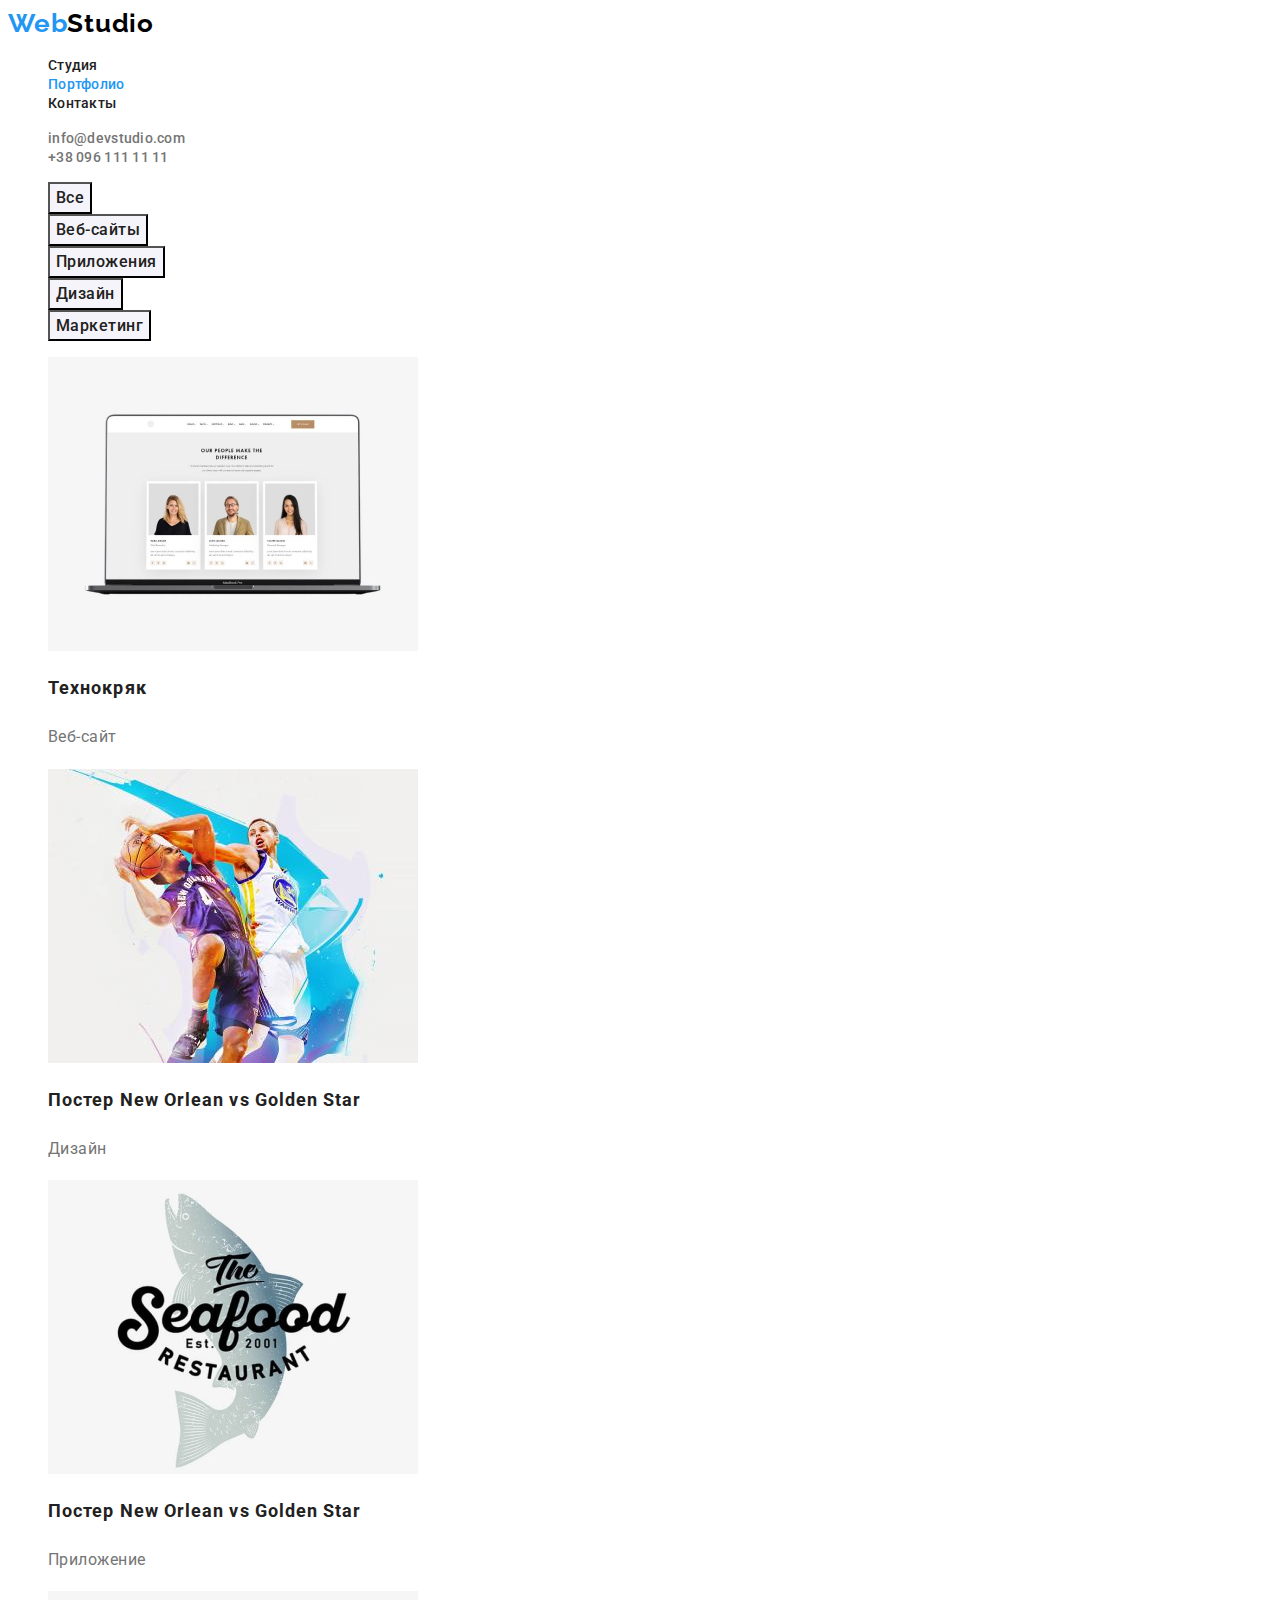
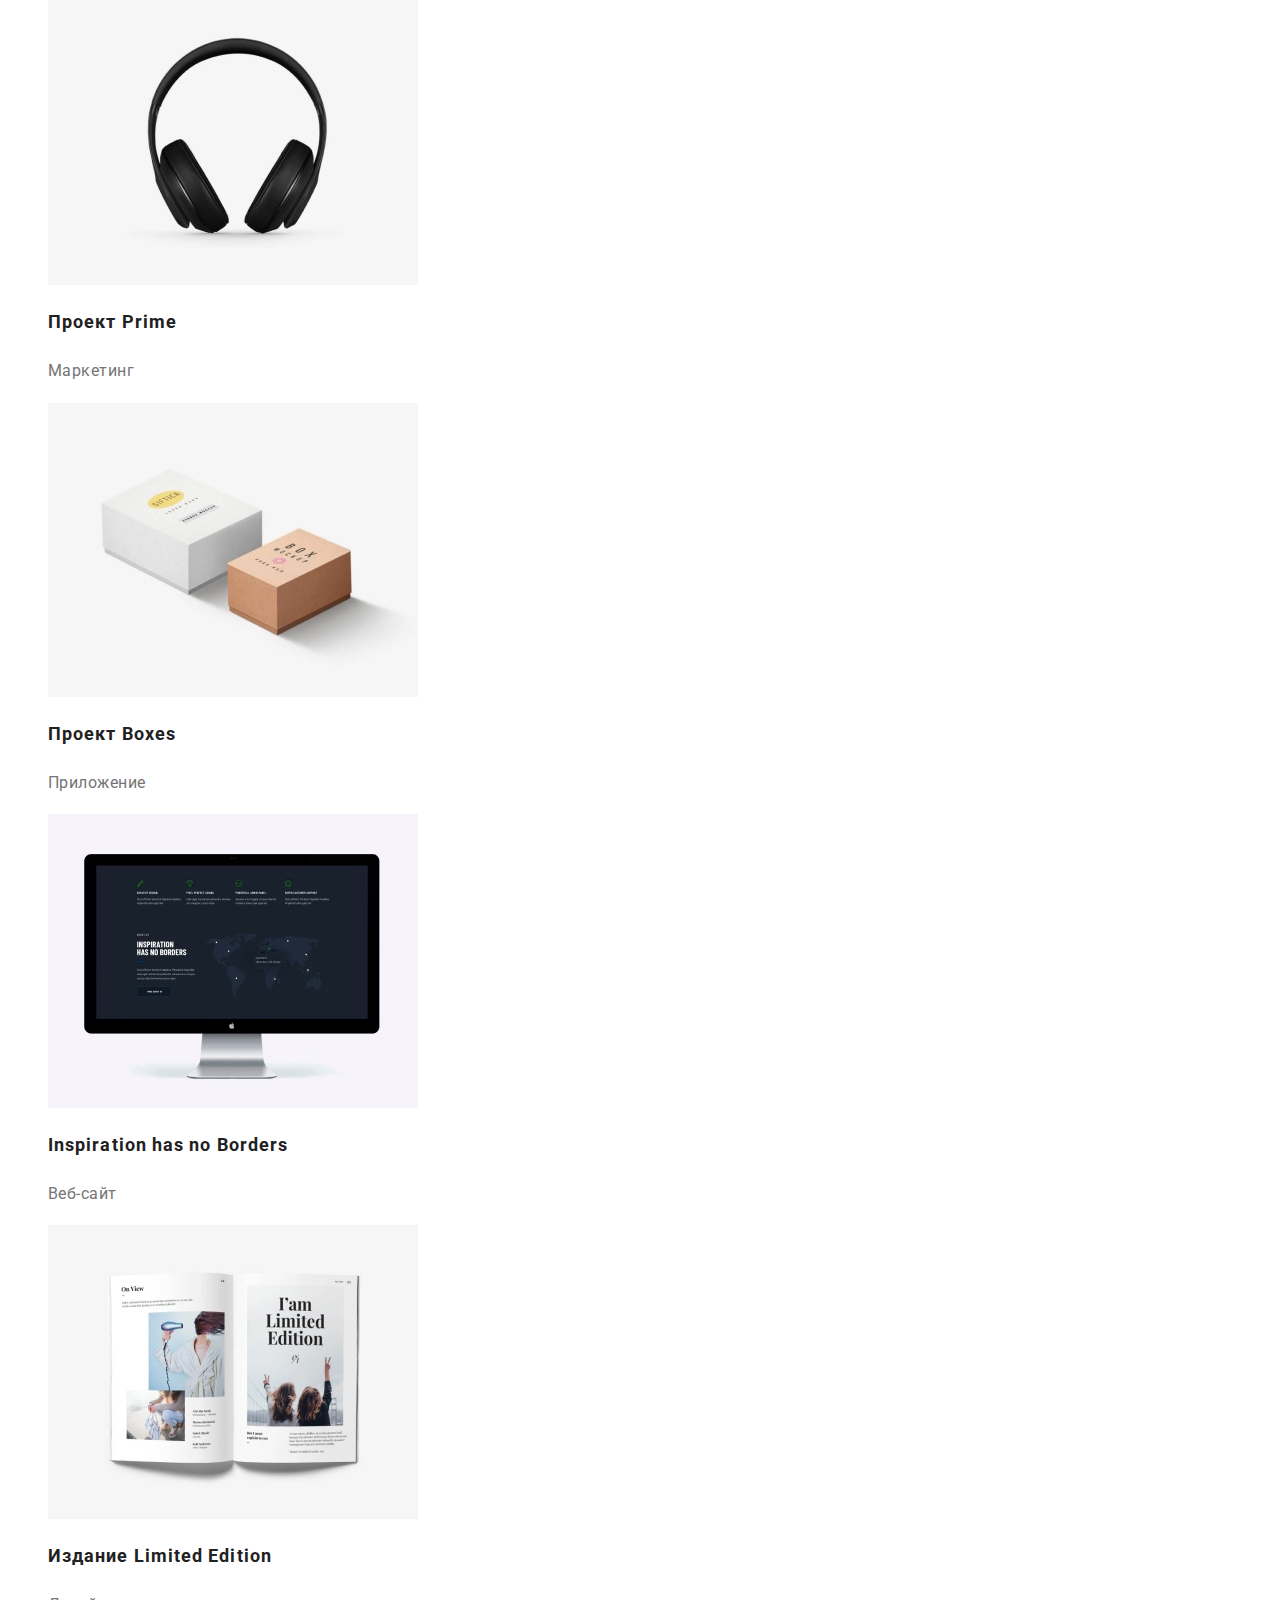
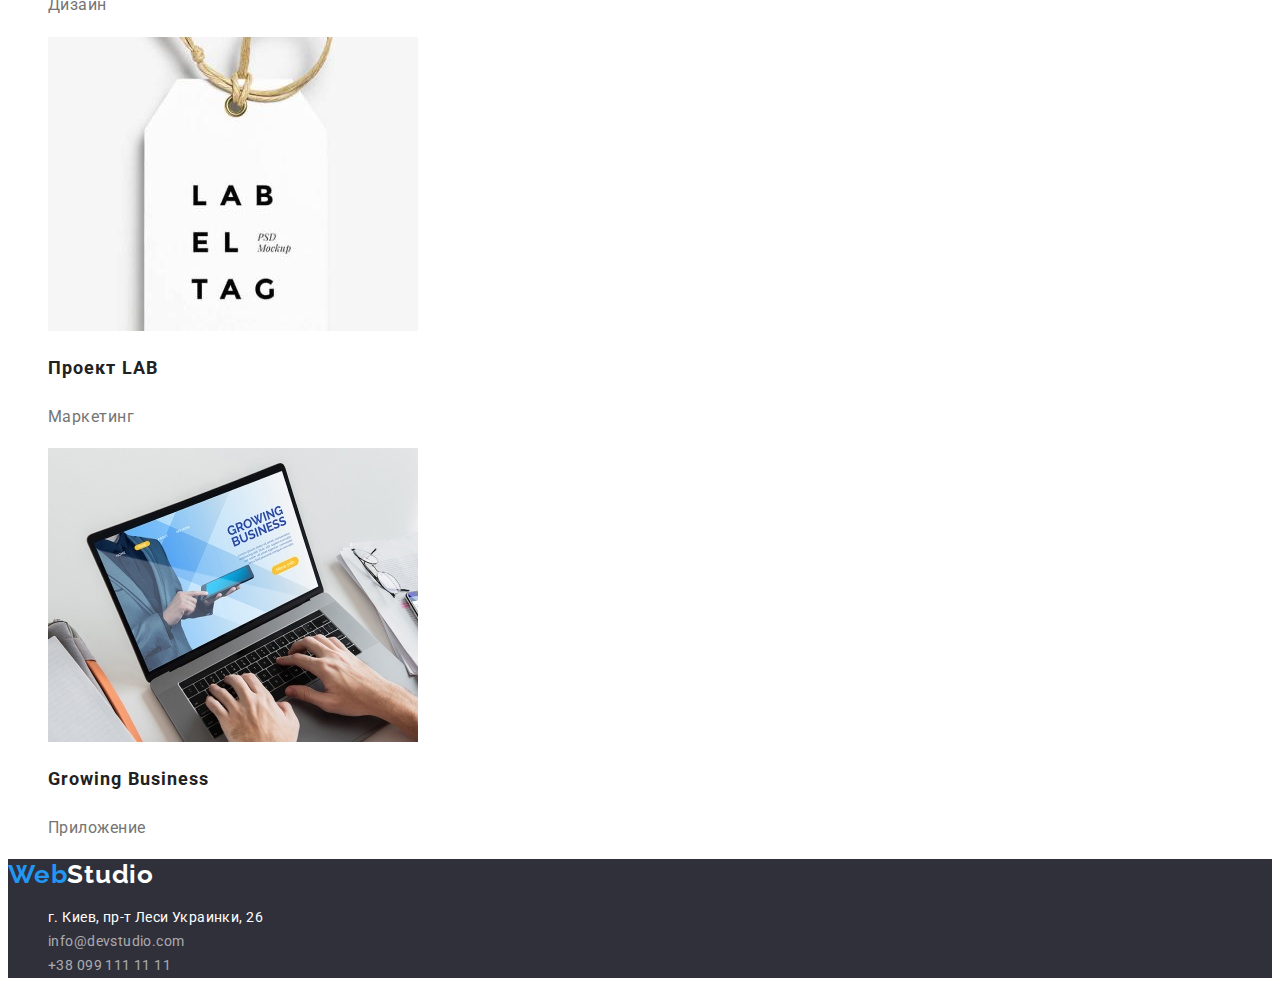
==== portfolio.html @ 44769922 "1" ====
<!DOCTYPE html>
<html lang="en">

<head>
    <meta charset="UTF-8">
    <meta http-equiv="X-UA-Compatible" content="IE=edge">
    <meta name="viewport" content="width=device-width, initial-scale=1.0">
    <title>Portfolio</title>
    <link href="https://fonts.googleapis.com/css2?family=Raleway:wght@700&family=Roboto:wght@400;500;700;900&display=swap"
    rel="stylesheet">
    <link rel="stylesheet" href="./css/styles.css">
</head>

<body>
    <!--Шапка сайта-->
    <header>
        <nav class="site-nav">
            <a href="./index.html" class="logo"><span class="logo-blue">Web</span><span class="logo-black">Studio</span></a>
            <ul class="site-nav list">
                <li> <a href="./index.html" class="link">Студия</a></li>
                <li> <a href="./portfolio.html" class="link current">Портфолио</a></li>
                <li> <a href="#" class="link">Контакты</a></li>
            </ul>
        </nav>
        <ul class="list">
            <li><a class="contact" href="mailto:info@devstudio.com">info@devstudio.com</a></li>
            <li><a class="contact" href="tel:+380961111111">+38 096 111 11 11</a></li>
        </ul>
    </header>

<main>
    <section>

        <!-- <h1> Портфолио работ </h1> -->
        
       <ul class="list">
            <li><button type="button" class="cursor">Все</button></li>
            <li><button type="button" class="cursor">Веб-сайты</button></li>
            <li><button type="button" class="cursor">Приложения</button></li>
            <li><button type="button" class="cursor">Дизайн</button></li>
            <li><button type="button" class="cursor">Маркетинг</button></li>
        </ul>

        <ul class="list">
            <li> <a href=""><img src="./images/technokryak.jpg" width="370" alt="technokryak"></a> 
                <h2 class="project">Технокряк</h2>
            <p class="project-title">Веб-сайт</p>
             </li>
            <li> <a href=""><img src="./images/new-orlean-vs-golden-star.jpg" width="370" alt="New Orlean vs Golden Star"></a>
                <h2 class="project">Постер New Orlean vs Golden Star</h2>
            <p class="project-title">Дизайн</p>
            </li>
            <li> <a href=""><img src="./images/seafood.jpg" width="370" alt="Seafood"></a>
                <h2 class="project">Постер New Orlean vs Golden Star</h2>
            <p class="project-title">Приложение</p>
            </li>
            <li> <a href=""><img src="./images/prime.jpg" width="370" alt="Prime"></a> 
                <h2 class="project">Проект Prime</h2>
            <p class="project-title">Маркетинг</p>
            </li>
            <li> <a href=""><img src="./images/boxes.jpg" width="370" alt="Boxes"></a>
                <h2 class="project">Проект Boxes</h2>
            <p class="project-title">Приложение</p>
            </li>
            <li> <a href=""><img src="./images/inspiration-has-no-borders.jpg" width="370" alt="Borders"></a> 
                <h2 class="project">Inspiration has no Borders</h2>
            <p class="project-title">Веб-сайт</p>
            </li>
            <li> <a href=""><img src="./images/limited-edition.jpg" width="370" alt="Limited Edition"></a>
                <h2 class="project">Издание Limited Edition</h2>
            <p class="project-title">Дизайн</p>
            </li>
            <li> <a href=""><img src="./images/lab.jpg" width="370" alt="LAB"></a>
                <h2 class="project">Проект LAB</h2>
            <p class="project-title">Маркетинг</p>
            </li>
            <li> <a href=""><img src="./images/growing-business.jpg" width="370" alt="Business"></a>
                <h2 class="project">Growing Business</h2>
            <p class="project-title">Приложение</p>
            </li>
        </ul>
    </section>
    </main>

    <!--Футер-->
    <footer>
        <a href="./index.html" class="logo"><span class="logo-blue">Web</span><span class="logo-white">Studio</span></a>
        <address>
            <ul class="inform list">
                <li> <a href="#" class="location">г. Киев, пр-т Леси Украинки, 26</a> </li>
                <li><a href="mailto:info@example.com" class="contact-info">info@devstudio.com</a></li>
                <li><a href="tel:+380991111111" class="contact-info">+38 099 111 11 11</a></li>
            </ul>
        </address>
    </footer>
</body>

</html>
---- css/styles.css ----
/*Стили для index.html*/

:root {
  --primary-text-color: #757575; /*цвет основного текста*/
  --title-text-color: #212121; /*вторичный цвет заголовка*/
  --accent-color: #2196f3; /*акцент*/
  --white-color: #ffffff; /*белый цвет*/
}

body {
  font-family: Roboto, sans-serif;
  background-color: var(--white-color);
  color: var(--primary-text-color);
}
/*Логотип*/
.logo {
  font-family: Raleway;
  font-weight: bold;
  font-size: 26px;
  line-height: 1.19; /* 31/26=1.19 */
  letter-spacing: 0.03em;
}

.logo-blue {
  color: var(--accent-color);
}
.logo-black {
  color: #000000;
}
.logo-white {
  color: var(--white-color);
}
/*Навигация по сайту*/

.link {
  font-weight: 500;
  font-size: 14px;
  line-height: 1.14;
  letter-spacing: 0.02em;
  color: var(--title-text-color);
}

.list {
  list-style: none;
}

.site-nav a {
  color: var(--title-text-color);
  text-decoration: none;
}
.contact {
  color: var(--primary-text-color);
  font-weight: 500;
  font-size: 14px;
  line-height: 1.14;
  letter-spacing: 0.02em;
  text-decoration: none;
}

.link:hover,
.link:focus {
  color: var(--accent-color);
}
.link.current {
  color: var(--accent-color);
}

.contact:hover,
.contact:focus {
  color: var(--accent-color);
}

/*Секция-герой*/
.hero-section {
  background-color: #2f303a;
}
.hero {
  font-weight: 900;
  font-size: 44px;
  line-height: 1.37;
  text-align: center;
  text-transform: uppercase;
  letter-spacing: 0.06em;
  color: var(--white-color);
}
/*Главная кнопка*/

.button {
  cursor: pointer;
  font-family: Roboto;
  font-style: normal;
  font-weight: bold;
  font-family: inherit;
  color: var(--white-color);
  background-color: var(--accent-color);
}

/*Наши ценности*/

.values {
  font-weight: bold;
  font-size: 14px;
  line-height: 1.14;
  text-transform: uppercase;
  letter-spacing: 0.03em;
  color: var(--title-text-color);
}
.values-description {
  font-weight: normal;
  font-size: 14px;
  line-height: 1.71;
  letter-spacing: 0.03em;
  color: var(--primary-text-color);
}
/*Чем мы занимаемся*/

.section-title {
  font-weight: bold;
  font-size: 36px;
  line-height: 1.17;
  text-align: center;
  letter-spacing: 0.03em;
  color: var(--title-text-color);
}

/*Наша команда*/

.section-team {
  background-color: #f5f4fa;
}

.team {
  font-weight: 500;
  font-size: 16px;
  line-height: 1.19;
  letter-spacing: 0.03em;
  color: var(--title-text-color);
}

.profession {
  font-weight: normal;
  font-size: 16px;
  line-height: 1.19;
  letter-spacing: 0.03em;
  color: var(--primary-text-color);
}
/*Футер*/
footer {
  background-color: #2f303a;
}
footer a {
  text-decoration: none;
}
address a {
  text-decoration: none;
}
.inform {
  font-style: normal;
}
.contact-info {
  font-weight: 400;
  font-size: 14px;
  line-height: 1.7;
  letter-spacing: 0.03em;
  color: rgba(255, 255, 255, 0.6);
}
.contact-info:hover,
.contact-info:focus {
  color: var(--accent-color);
}

.location {
  font-weight: 400;
  font-size: 14px;
  line-height: 1.7;
  letter-spacing: 0.03em;
  color: var(--white-color);
}
/*/////////////////////////////////////////////*/

/*Стили для portfolio.html*/

.cursor {
  cursor: pointer;
  font-family: Roboto;
  font-style: normal;
  font-weight: 500;
  font-size: 16px;
  line-height: 1.62;
  text-align: center;
  letter-spacing: 0.03em;
  color: var(--title-text-color);
  background-color: #f5f4fa;
}

.cursor:hover,
.cursor:focus {
  color: var(--white-color);
  background-color: var(--accent-color);
}

.project {
  font-style: normal;
  font-weight: 700;
  font-size: 18px;
  line-height: 2;
  letter-spacing: 0.06em;
  color: var(--title-text-color);
}
.project-title {
  font-style: normal;
  font-weight: 400;
  font-size: 16px;
  line-height: 1.9;
  letter-spacing: 0.03em;
  color: var(--primary-text-color);
}
/*font-family: 'Raleway', sans-serif;
font-family: 'Roboto', sans-serif;*/
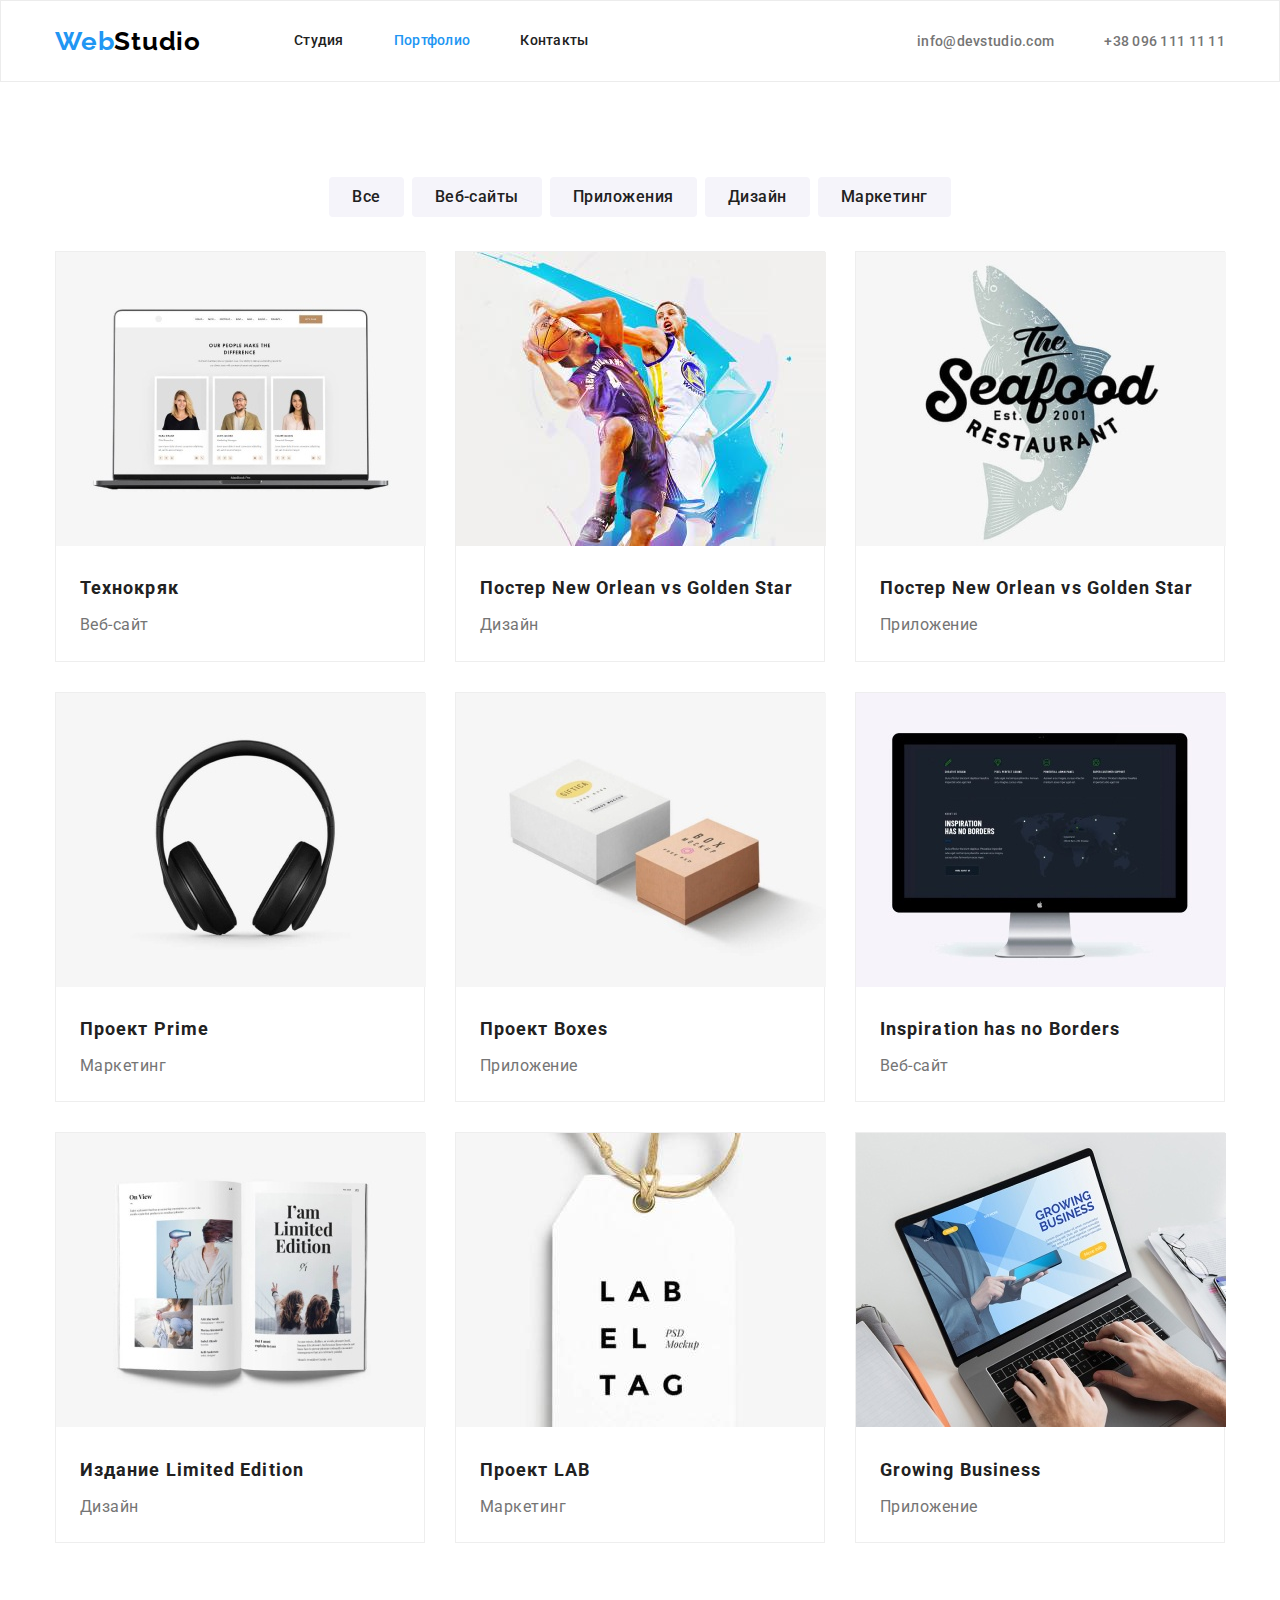
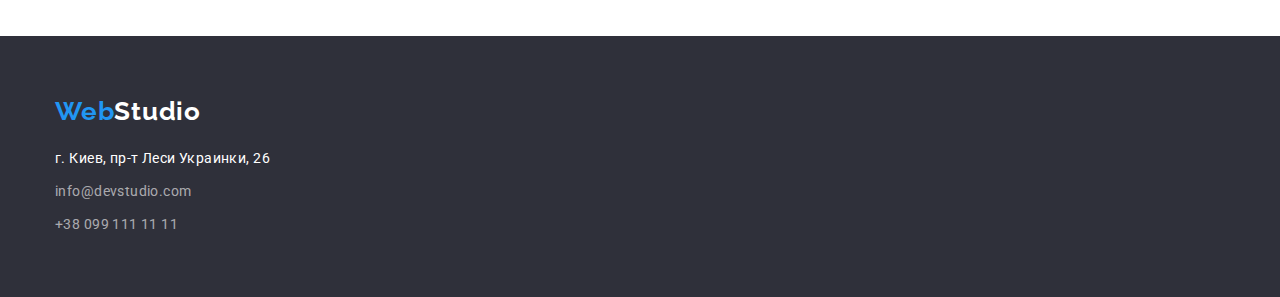
==== commit d49cc9c4: "2" ====
--- a/portfolio.html
+++ b/portfolio.html
@@ -8,90 +8,105 @@
     <title>Portfolio</title>
     <link href="https://fonts.googleapis.com/css2?family=Raleway:wght@700&family=Roboto:wght@400;500;700;900&display=swap"
     rel="stylesheet">
+    <link rel="stylesheet" href="https://cdnjs.cloudflare.com/ajax/libs/modern-normalize/1.1.0/modern-normalize.min.css">
     <link rel="stylesheet" href="./css/styles.css">
 </head>
 
 <body>
     <!--Шапка сайта-->
-    <header>
-        <nav class="site-nav">
-            <a href="./index.html" class="logo"><span class="logo-blue">Web</span><span class="logo-black">Studio</span></a>
-            <ul class="site-nav list">
-                <li> <a href="./index.html" class="link">Студия</a></li>
-                <li> <a href="./portfolio.html" class="link current">Портфолио</a></li>
-                <li> <a href="#" class="link">Контакты</a></li>
-            </ul>
-        </nav>
-        <ul class="list">
-            <li><a class="contact" href="mailto:info@devstudio.com">info@devstudio.com</a></li>
-            <li><a class="contact" href="tel:+380961111111">+38 096 111 11 11</a></li>
+    <header class="page-header">
+
+      <div class="container main-nav">
+           <nav class="site-nav">
+        <a href="./index.html" class="logo"><span class="logo-blue">Web</span><span class="logo-black">Studio</span></a>
+        <ul class="site-nav list">
+            <li class="item"> <a href="./index.html" class="link">Студия</a></li> <!-- дисплей инлайн - блок???-->
+            <li class="item"> <a href="./portfolio.html" class="link current">Портфолио</a></li>
+            <li class="item"> <a href="#" class="link">Контакты</a></li>
         </ul>
+    </nav>
+
+       
+           <ul class="nav list">
+        <li class="item"><a class="contact" href="mailto:info@devstudio.com">info@devstudio.com</a></li>
+        <li class="item"><a class="contact" href="tel:+380961111111">+38 096 111 11 11</a></li>
+    </ul>
+</div>
+      
     </header>
 
 <main>
-    <section>
+    <section class="container margin">
+
 
         <!-- <h1> Портфолио работ </h1> -->
-        
-       <ul class="list">
-            <li><button type="button" class="cursor">Все</button></li>
-            <li><button type="button" class="cursor">Веб-сайты</button></li>
-            <li><button type="button" class="cursor">Приложения</button></li>
-            <li><button type="button" class="cursor">Дизайн</button></li>
-            <li><button type="button" class="cursor">Маркетинг</button></li>
+                
+        <div class="main-buttons">
+            <ul class="list button-list">
+            <li class="button-cursor"><button type="button" class="cursor">Все</button></li>
+            <li class="button-cursor"><button type="button" class="cursor">Веб-сайты</button></li>
+            <li class="button-cursor"><button type="button" class="cursor">Приложения</button></li>
+            <li class="button-cursor"><button type="button" class="cursor">Дизайн</button></li>
+            <li class="button-cursor"><button type="button" class="cursor">Маркетинг</button></li>
         </ul>
+    </div>
 
-        <ul class="list">
-            <li> <a href=""><img src="./images/technokryak.jpg" width="370" alt="technokryak"></a> 
+       
+<div class="portfolio-container">
+        <ul class="list portfolio-list">
+            <li class="flex-element"> <a href=""><img src="./images/technokryak.jpg" width="370" alt="technokryak"></a> 
                 <h2 class="project">Технокряк</h2>
             <p class="project-title">Веб-сайт</p>
              </li>
-            <li> <a href=""><img src="./images/new-orlean-vs-golden-star.jpg" width="370" alt="New Orlean vs Golden Star"></a>
+            <li class="flex-element"> <a href=""><img src="./images/new-orlean-vs-golden-star.jpg" width="370" alt="New Orlean vs Golden Star"></a>
                 <h2 class="project">Постер New Orlean vs Golden Star</h2>
             <p class="project-title">Дизайн</p>
             </li>
-            <li> <a href=""><img src="./images/seafood.jpg" width="370" alt="Seafood"></a>
+            <li class="flex-element"> <a href=""><img src="./images/seafood.jpg" width="370" alt="Seafood"></a>
                 <h2 class="project">Постер New Orlean vs Golden Star</h2>
             <p class="project-title">Приложение</p>
             </li>
-            <li> <a href=""><img src="./images/prime.jpg" width="370" alt="Prime"></a> 
+            <li class="flex-element"> <a href=""><img src="./images/prime.jpg" width="370" alt="Prime"></a> 
                 <h2 class="project">Проект Prime</h2>
             <p class="project-title">Маркетинг</p>
             </li>
-            <li> <a href=""><img src="./images/boxes.jpg" width="370" alt="Boxes"></a>
+            <li class="flex-element"> <a href=""><img src="./images/boxes.jpg" width="370" alt="Boxes"></a>
                 <h2 class="project">Проект Boxes</h2>
             <p class="project-title">Приложение</p>
             </li>
-            <li> <a href=""><img src="./images/inspiration-has-no-borders.jpg" width="370" alt="Borders"></a> 
+            <li class="flex-element"> <a href=""><img src="./images/inspiration-has-no-borders.jpg" width="370" alt="Borders"></a> 
                 <h2 class="project">Inspiration has no Borders</h2>
             <p class="project-title">Веб-сайт</p>
             </li>
-            <li> <a href=""><img src="./images/limited-edition.jpg" width="370" alt="Limited Edition"></a>
+            <li class="flex-element"> <a href=""><img src="./images/limited-edition.jpg" width="370" alt="Limited Edition"></a>
                 <h2 class="project">Издание Limited Edition</h2>
             <p class="project-title">Дизайн</p>
             </li>
-            <li> <a href=""><img src="./images/lab.jpg" width="370" alt="LAB"></a>
+            <li class="flex-element"> <a href=""><img src="./images/lab.jpg" width="370" alt="LAB"></a>
                 <h2 class="project">Проект LAB</h2>
             <p class="project-title">Маркетинг</p>
             </li>
-            <li> <a href=""><img src="./images/growing-business.jpg" width="370" alt="Business"></a>
+            <li class="flex-element"> <a href=""><img src="./images/growing-business.jpg" width="370" alt="Business"></a>
                 <h2 class="project">Growing Business</h2>
             <p class="project-title">Приложение</p>
             </li>
         </ul>
+        </div>
     </section>
     </main>
 
     <!--Футер-->
     <footer>
-        <a href="./index.html" class="logo"><span class="logo-blue">Web</span><span class="logo-white">Studio</span></a>
+        <div class="container inform-list">
+        <a href="./index.html" class="logo logo-footer"><span class="logo-blue">Web</span><span class="logo-white">Studio</span></a>
         <address>
             <ul class="inform list">
-                <li> <a href="#" class="location">г. Киев, пр-т Леси Украинки, 26</a> </li>
-                <li><a href="mailto:info@example.com" class="contact-info">info@devstudio.com</a></li>
-                <li><a href="tel:+380991111111" class="contact-info">+38 099 111 11 11</a></li>
+                <li class="contact-footer"> <a href="#" class="location">г. Киев, пр-т Леси Украинки, 26</a> </li>
+                <li class="contact-footer"><a href="mailto:info@example.com" class="contact-info">info@devstudio.com</a></li>
+                <li class="contact-footer"><a href="tel:+380991111111" class="contact-info">+38 099 111 11 11</a></li>
             </ul>
         </address>
+        </div>
     </footer>
 </body>
 
--- a/css/styles.css
+++ b/css/styles.css
@@ -12,8 +12,18 @@
   background-color: var(--white-color);
   color: var(--primary-text-color);
 }
+/*Обнуление отступов заголовков и параграфов*/
+h1,
+h2,
+h3,
+p {
+  margin-top: 0;
+  margin-bottom: 0;
+}
+
 /*Логотип*/
 .logo {
+  margin-right: 93px;
   font-family: Raleway;
   font-weight: bold;
   font-size: 26px;
@@ -32,8 +42,18 @@
 }
 /*Навигация по сайту*/
 
+.main-nav,
+.logo {
+  display: flex;
+  align-items: center;
+}
+
 .link {
+  display: block;
+  padding-top: 32px;
+  padding-bottom: 32px;
   font-weight: 500;
+
   font-size: 14px;
   line-height: 1.14;
   letter-spacing: 0.02em;
@@ -41,6 +61,8 @@
 }
 
 .list {
+  padding: 0;
+  margin: 0;
   list-style: none;
 }
 
@@ -48,6 +70,27 @@
   color: var(--title-text-color);
   text-decoration: none;
 }
+.site-nav {
+  display: flex;
+  margin: 0 0 0 0;
+}
+.nav {
+  margin-left: auto;
+}
+
+.site-nav .item {
+  /* background-color: tomato;*/
+  margin-right: 50px;
+}
+
+.site-nav :last-child {
+  margin-right: 0;
+}
+
+.nav .item + .item {
+  margin-left: 50px;
+}
+
 .contact {
   color: var(--primary-text-color);
   font-weight: 500;
@@ -56,6 +99,9 @@
   letter-spacing: 0.02em;
   text-decoration: none;
 }
+.nav {
+  display: flex;
+}
 
 .link:hover,
 .link:focus {
@@ -72,9 +118,12 @@
 
 /*Секция-герой*/
 .hero-section {
+  padding: 200px 0 200px 0;
+  margin-bottom: 94px;
   background-color: #2f303a;
 }
 .hero {
+  margin-bottom: 30px;
   font-weight: 900;
   font-size: 44px;
   line-height: 1.37;
@@ -85,12 +134,26 @@
 }
 /*Главная кнопка*/
 
+.hero-section {
+  text-align: center;
+}
+
 .button {
+  padding: 10px 32px;
+  min-width: 200px;
+
+  border: 1px solid transparent;
+  border-radius: 4px;
+  /*box-shadow: 0px 4px 4px rgba(0, 0, 0, 0.15);*/
+
   cursor: pointer;
   font-family: Roboto;
   font-style: normal;
   font-weight: bold;
-  font-family: inherit;
+  font-size: 16px;
+  line-height: 1.88;
+  letter-spacing: 0.06em;
+  /*font-family: inherit;*/
   color: var(--white-color);
   background-color: var(--accent-color);
 }
@@ -98,6 +161,8 @@
 /*Наши ценности*/
 
 .values {
+  margin-top: 0;
+  margin-bottom: 10px;
   font-weight: bold;
   font-size: 14px;
   line-height: 1.14;
@@ -106,15 +171,29 @@
   color: var(--title-text-color);
 }
 .values-description {
+  margin-top: 0;
+  margin-bottom: 0;
   font-weight: normal;
   font-size: 14px;
   line-height: 1.71;
   letter-spacing: 0.03em;
   color: var(--primary-text-color);
 }
+
+.values-list {
+  display: flex;
+}
+.values-list .values-item + .values-item {
+  margin-left: 30px;
+}
+.values-item {
+  width: 270px;
+}
 /*Чем мы занимаемся*/
 
 .section-title {
+  padding-top: 94px;
+  padding-bottom: 50px;
   font-weight: bold;
   font-size: 36px;
   line-height: 1.17;
@@ -122,6 +201,12 @@
   letter-spacing: 0.03em;
   color: var(--title-text-color);
 }
+.business {
+  display: flex;
+}
+.business .business-list + .business-list {
+  margin-left: 30px;
+}
 
 /*Наша команда*/
 
@@ -130,6 +215,11 @@
 }
 
 .team {
+  margin-top: 0;
+  margin-bottom: 0;
+  padding-top: 30px;
+  padding-bottom: 10px;
+  text-align: center;
   font-weight: 500;
   font-size: 16px;
   line-height: 1.19;
@@ -138,12 +228,29 @@
 }
 
 .profession {
+  margin-top: 0;
+  margin-bottom: 0;
+  padding-bottom: 30px;
+  text-align: center;
   font-weight: normal;
   font-size: 16px;
   line-height: 1.19;
   letter-spacing: 0.03em;
   color: var(--primary-text-color);
 }
+
+.ouer-team {
+  display: flex;
+  padding-bottom: 94px;
+}
+.ouer-team .team-list + .team-list {
+  margin-left: 30px;
+}
+.team-list {
+  box-shadow: 0px 1px 3px rgba(0, 0, 0, 0.12), 0px 1px 1px rgba(0, 0, 0, 0.14),
+    0px 2px 1px rgba(0, 0, 0, 0.2);
+  border-radius: 0px 0px 4px 4px;
+}
 /*Футер*/
 footer {
   background-color: #2f303a;
@@ -176,11 +283,42 @@
   letter-spacing: 0.03em;
   color: var(--white-color);
 }
+.logo-footer {
+  padding-top: 60px;
+  padding-bottom: 20px;
+}
+.inform {
+  padding-bottom: 60px;
+}
+.contact-footer {
+  padding-bottom: 9px;
+}
+.inform :last-child {
+  padding-bottom: 0;
+}
+/*.site-nav :last-child {
+  margin-right: 0;
+}*/
+
 /*/////////////////////////////////////////////*/
 
 /*Стили для portfolio.html*/
 
+/* Page header*/
+
+.page-header {
+  margin-bottom: 95px;
+  border: 1px solid #ececec;
+}
+
 .cursor {
+  min-width: 73px;
+  text-align: center;
+  border: 1px solid transparent;
+  border-radius: 4px;
+
+  padding: 6px 22px;
+
   cursor: pointer;
   font-family: Roboto;
   font-style: normal;
@@ -193,6 +331,17 @@
   background-color: #f5f4fa;
 }
 
+/*Портфолио работ*/
+.button-list {
+  display: flex;
+}
+.button-list .button-cursor + .button-cursor {
+  margin-left: 8px;
+}
+.main-buttons {
+  margin-bottom: 34px;
+}
+
 .cursor:hover,
 .cursor:focus {
   color: var(--white-color);
@@ -200,6 +349,8 @@
 }
 
 .project {
+  margin: 20px 0 4px 24px;
+
   font-style: normal;
   font-weight: 700;
   font-size: 18px;
@@ -208,6 +359,8 @@
   color: var(--title-text-color);
 }
 .project-title {
+  margin: 0 0 20px 24px;
+
   font-style: normal;
   font-weight: 400;
   font-size: 16px;
@@ -215,5 +368,41 @@
   letter-spacing: 0.03em;
   color: var(--primary-text-color);
 }
-/*font-family: 'Raleway', sans-serif;
-font-family: 'Roboto', sans-serif;*/
+
+.portfolio-list {
+  display: flex;
+  flex-wrap: wrap;
+}
+.flex-element {
+  margin-right: 30px;
+  margin-bottom: 30px;
+  width: 370px;
+  border: 1px solid #eeeeee;
+  box-sizing: border-box;
+}
+.flex-element:nth-child(3n) {
+  margin-right: 0;
+}
+
+/*Альернатива*/
+/*.flex-element:not(nth-last-child(-n + 3)){
+  margin-right: 30px;}*/
+
+.flex-element:nth-last-child(-n + 3) {
+  margin-bottom: 0;
+}
+
+.container {
+  width: 1200px;
+  padding: 0 15px;
+  margin-top: 0;
+  margin-bottom: 0;
+  margin-left: auto;
+  margin-right: auto;
+}
+.margin {
+  margin-bottom: 93px;
+}
+.button-list {
+  justify-content: center;
+}
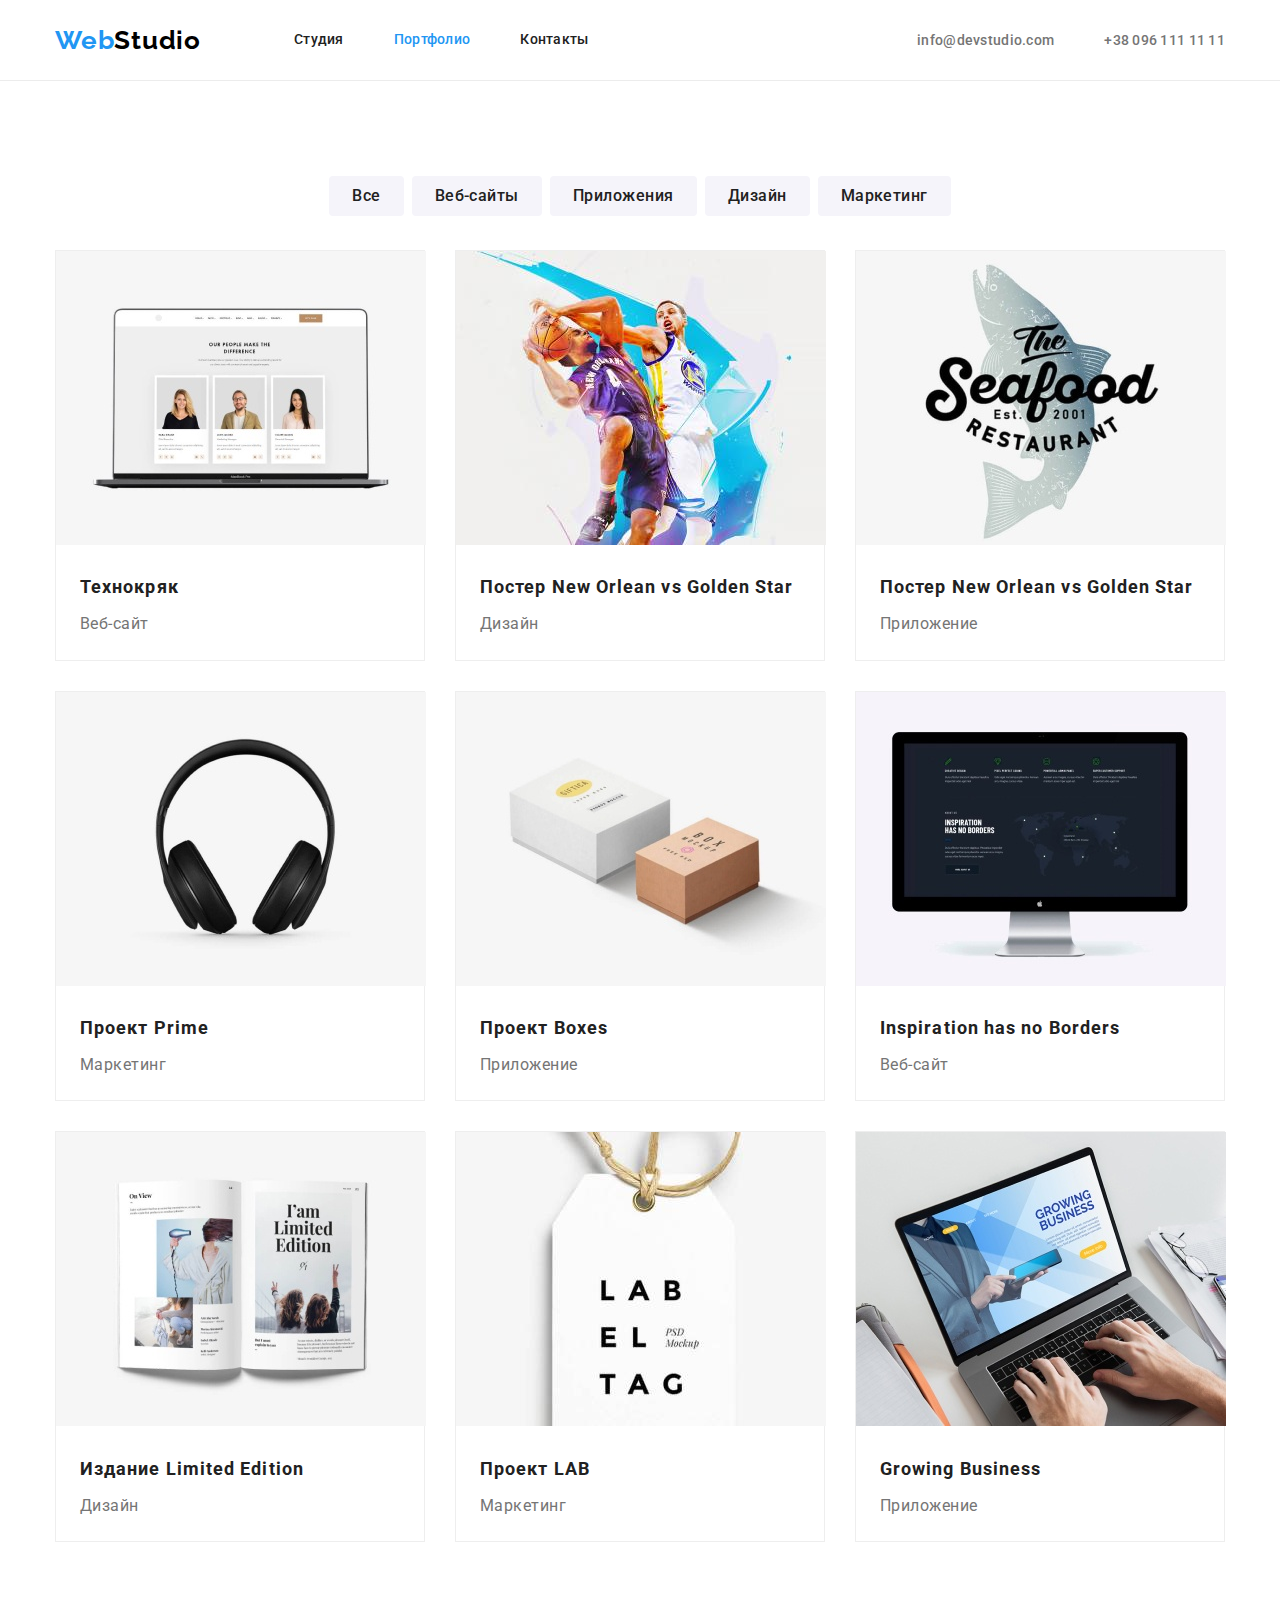
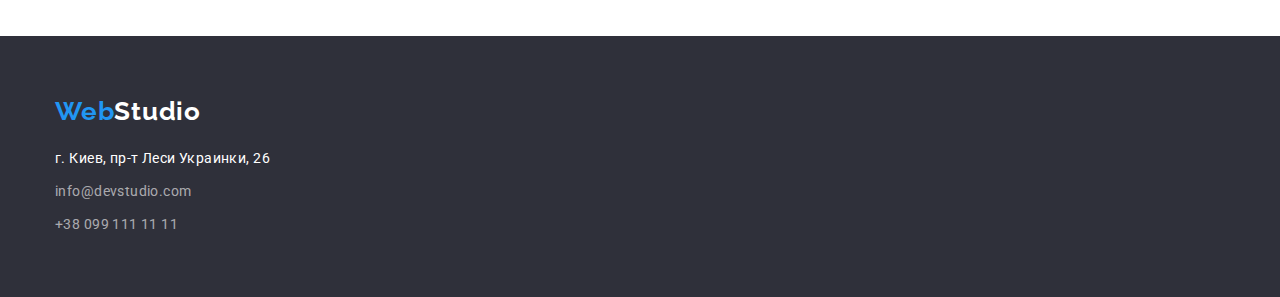
==== commit 9dc9076c: "final project" ====
--- a/portfolio.html
+++ b/portfolio.html
@@ -36,7 +36,7 @@
     </header>
 
 <main>
-    <section class="container margin">
+    <section class="margin container section">
 
 
         <!-- <h1> Портфолио работ </h1> -->
--- a/css/styles.css
+++ b/css/styles.css
@@ -119,7 +119,6 @@
 /*Секция-герой*/
 .hero-section {
   padding: 200px 0 200px 0;
-  margin-bottom: 94px;
   background-color: #2f303a;
 }
 .hero {
@@ -192,7 +191,6 @@
 /*Чем мы занимаемся*/
 
 .section-title {
-  padding-top: 94px;
   padding-bottom: 50px;
   font-weight: bold;
   font-size: 36px;
@@ -241,7 +239,6 @@
 
 .ouer-team {
   display: flex;
-  padding-bottom: 94px;
 }
 .ouer-team .team-list + .team-list {
   margin-left: 30px;
@@ -309,6 +306,9 @@
 .page-header {
   margin-bottom: 95px;
   border: 1px solid #ececec;
+  border-top: none;
+  border-left: none;
+  border-right: none;
 }
 
 .cursor {
@@ -333,13 +333,14 @@
 
 /*Портфолио работ*/
 .button-list {
-  display: flex;
+  display: flex; justify-content: center;
 }
 .button-list .button-cursor + .button-cursor {
   margin-left: 8px;
 }
 .main-buttons {
   margin-bottom: 34px;
+  
 }
 
 .cursor:hover,
@@ -400,9 +401,11 @@
   margin-left: auto;
   margin-right: auto;
 }
-.margin {
-  margin-bottom: 93px;
+
 }
 .button-list {
   justify-content: center;
 }
+.section {padding-bottom: 94px;
+}
+.section-top {padding-top: 94px;}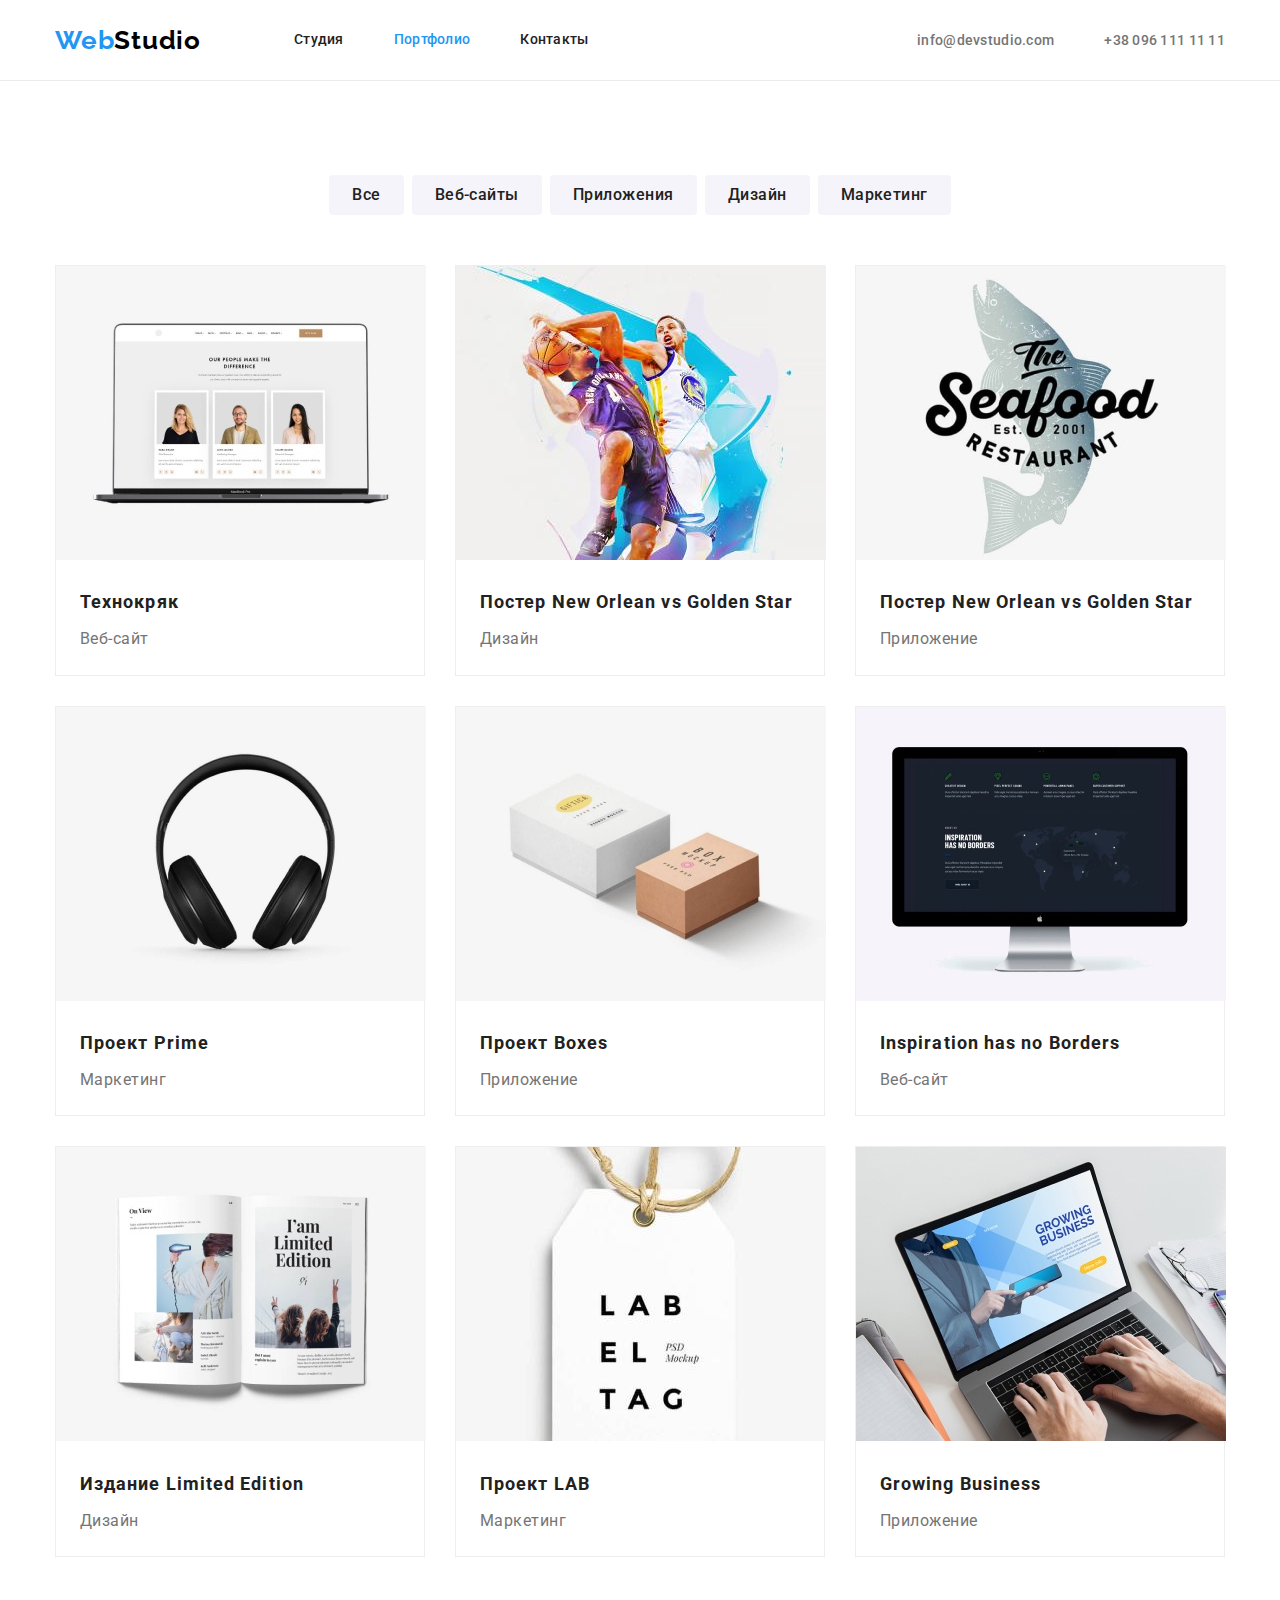
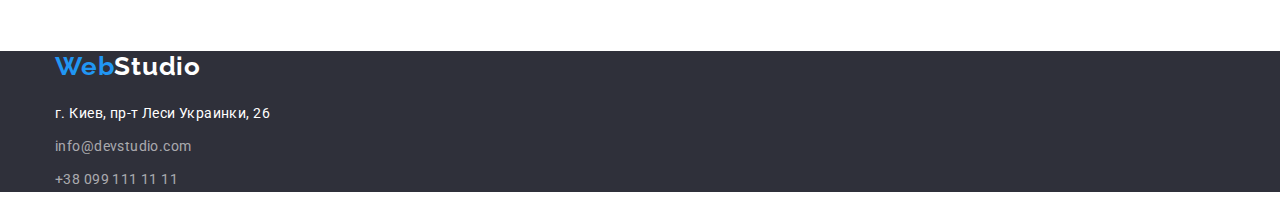
==== commit df5ec6ad: "Внесены правки" ====
--- a/portfolio.html
+++ b/portfolio.html
@@ -36,11 +36,9 @@
     </header>
 
 <main>
-    <section class="margin container section">
-
-
-        <!-- <h1> Портфолио работ </h1> -->
-                
+    <section>
+        <div class="margin container section">
+        <!-- <h1> Портфолио работ </h1> -->      
         <div class="main-buttons">
             <ul class="list button-list">
             <li class="button-cursor"><button type="button" class="cursor">Все</button></li>
@@ -55,42 +53,43 @@
 <div class="portfolio-container">
         <ul class="list portfolio-list">
             <li class="flex-element"> <a href=""><img src="./images/technokryak.jpg" width="370" alt="technokryak"></a> 
-                <h2 class="project">Технокряк</h2>
-            <p class="project-title">Веб-сайт</p>
+               <div class="filter-card"><h2 class="project">Технокряк</h2>
+            <p class="project-title">Веб-сайт</p></div>
              </li>
-            <li class="flex-element"> <a href=""><img src="./images/new-orlean-vs-golden-star.jpg" width="370" alt="New Orlean vs Golden Star"></a>
-                <h2 class="project">Постер New Orlean vs Golden Star</h2>
-            <p class="project-title">Дизайн</p>
+            <li class="flex-element"><a href=""><img src="./images/new-orlean-vs-golden-star.jpg" width="370" alt="New Orlean vs Golden Star"></a>
+            <div class="filter-card"><h2 class="project">Постер New Orlean vs Golden Star</h2>
+            <p class="project-title">Дизайн</p></div>
             </li>
-            <li class="flex-element"> <a href=""><img src="./images/seafood.jpg" width="370" alt="Seafood"></a>
-                <h2 class="project">Постер New Orlean vs Golden Star</h2>
-            <p class="project-title">Приложение</p>
+            <li class="flex-element"><a href=""><img src="./images/seafood.jpg" width="370" alt="Seafood"></a>
+            <div class="filter-card"><h2 class="project">Постер New Orlean vs Golden Star</h2>
+            <p class="project-title">Приложение</p></div>
             </li>
-            <li class="flex-element"> <a href=""><img src="./images/prime.jpg" width="370" alt="Prime"></a> 
-                <h2 class="project">Проект Prime</h2>
-            <p class="project-title">Маркетинг</p>
+            <li class="flex-element"><a href=""><img src="./images/prime.jpg" width="370" alt="Prime"></a> 
+            <div class="filter-card"><h2 class="project">Проект Prime</h2>
+            <p class="project-title">Маркетинг</p></div>
             </li>
-            <li class="flex-element"> <a href=""><img src="./images/boxes.jpg" width="370" alt="Boxes"></a>
-                <h2 class="project">Проект Boxes</h2>
-            <p class="project-title">Приложение</p>
+            <li class="flex-element"><a href=""><img src="./images/boxes.jpg" width="370" alt="Boxes"></a>
+            <div class="filter-card"><h2 class="project">Проект Boxes</h2>
+            <p class="project-title">Приложение</p></div>
             </li>
-            <li class="flex-element"> <a href=""><img src="./images/inspiration-has-no-borders.jpg" width="370" alt="Borders"></a> 
-                <h2 class="project">Inspiration has no Borders</h2>
-            <p class="project-title">Веб-сайт</p>
+            <li class="flex-element"><a href=""><img src="./images/inspiration-has-no-borders.jpg" width="370" alt="Borders"></a> 
+            <div class="filter-card"><h2 class="project">Inspiration has no Borders</h2>
+            <p class="project-title">Веб-сайт</p></div>
             </li>
-            <li class="flex-element"> <a href=""><img src="./images/limited-edition.jpg" width="370" alt="Limited Edition"></a>
-                <h2 class="project">Издание Limited Edition</h2>
-            <p class="project-title">Дизайн</p>
+            <li class="flex-element"><a href=""><img src="./images/limited-edition.jpg" width="370" alt="Limited Edition"></a>
+            <div class="filter-card"><h2 class="project">Издание Limited Edition</h2>
+            <p class="project-title">Дизайн</p></div>
             </li>
-            <li class="flex-element"> <a href=""><img src="./images/lab.jpg" width="370" alt="LAB"></a>
-                <h2 class="project">Проект LAB</h2>
-            <p class="project-title">Маркетинг</p>
+            <li class="flex-element"><a href=""><img src="./images/lab.jpg" width="370" alt="LAB"></a>
+            <div class="filter-card"><h2 class="project">Проект LAB</h2>
+            <p class="project-title">Маркетинг</p></div>
             </li>
-            <li class="flex-element"> <a href=""><img src="./images/growing-business.jpg" width="370" alt="Business"></a>
-                <h2 class="project">Growing Business</h2>
-            <p class="project-title">Приложение</p>
+            <li class="flex-element"><a href=""><img src="./images/growing-business.jpg" width="370" alt="Business"></a>
+            <div class="filter-card"><h2 class="project">Growing Business</h2>
+            <p class="project-title">Приложение</p></div>
             </li>
         </ul>
+        </div>
         </div>
     </section>
     </main>
--- a/css/styles.css
+++ b/css/styles.css
@@ -191,7 +191,7 @@
 /*Чем мы занимаемся*/
 
 .section-title {
-  padding-bottom: 50px;
+  margin-bottom: 50px;
   font-weight: bold;
   font-size: 36px;
   line-height: 1.17;
@@ -215,8 +215,7 @@
 .team {
   margin-top: 0;
   margin-bottom: 0;
-  padding-top: 30px;
-  padding-bottom: 10px;
+  margin-bottom: 4px;
   text-align: center;
   font-weight: 500;
   font-size: 16px;
@@ -228,7 +227,6 @@
 .profession {
   margin-top: 0;
   margin-bottom: 0;
-  padding-bottom: 30px;
   text-align: center;
   font-weight: normal;
   font-size: 16px;
@@ -281,17 +279,22 @@
   color: var(--white-color);
 }
 .logo-footer {
-  padding-top: 60px;
-  padding-bottom: 20px;
-}
-.inform {
-  padding-bottom: 60px;
-}
+  margin-bottom: 20px;
+  font-family: Raleway;
+  font-weight: bold;
+  font-size: 26px;
+  line-height: 1.19;
+  letter-spacing: 0.03em;
+}
+
 .contact-footer {
-  padding-bottom: 9px;
+  margin-bottom: 9px;
 }
 .inform :last-child {
   padding-bottom: 0;
+}
+.inform-list {
+  padding: 60px 0 60px 0;
 }
 /*.site-nav :last-child {
   margin-right: 0;
@@ -304,11 +307,7 @@
 /* Page header*/
 
 .page-header {
-  margin-bottom: 95px;
-  border: 1px solid #ececec;
-  border-top: none;
-  border-left: none;
-  border-right: none;
+  border-bottom: 1px solid #ececec;
 }
 
 .cursor {
@@ -333,14 +332,14 @@
 
 /*Портфолио работ*/
 .button-list {
-  display: flex; justify-content: center;
+  display: flex;
+  justify-content: center;
 }
 .button-list .button-cursor + .button-cursor {
   margin-left: 8px;
 }
 .main-buttons {
-  margin-bottom: 34px;
-  
+  margin-bottom: 50px;
 }
 
 .cursor:hover,
@@ -350,8 +349,7 @@
 }
 
 .project {
-  margin: 20px 0 4px 24px;
-
+  margin-bottom: 4px;
   font-style: normal;
   font-weight: 700;
   font-size: 18px;
@@ -360,8 +358,6 @@
   color: var(--title-text-color);
 }
 .project-title {
-  margin: 0 0 20px 24px;
-
   font-style: normal;
   font-weight: 400;
   font-size: 16px;
@@ -384,7 +380,9 @@
 .flex-element:nth-child(3n) {
   margin-right: 0;
 }
-
+.filter-card {
+  padding: 20px 24px;
+}
 /*Альернатива*/
 /*.flex-element:not(nth-last-child(-n + 3)){
   margin-right: 30px;}*/
@@ -402,10 +400,13 @@
   margin-right: auto;
 }
 
-}
 .button-list {
   justify-content: center;
 }
-.section {padding-bottom: 94px;
-}
-.section-top {padding-top: 94px;}+.section {
+  padding-bottom: 94px;
+  padding-top: 94px;
+}
+.card-title {
+  padding: 30px 0 30px 0;
+}
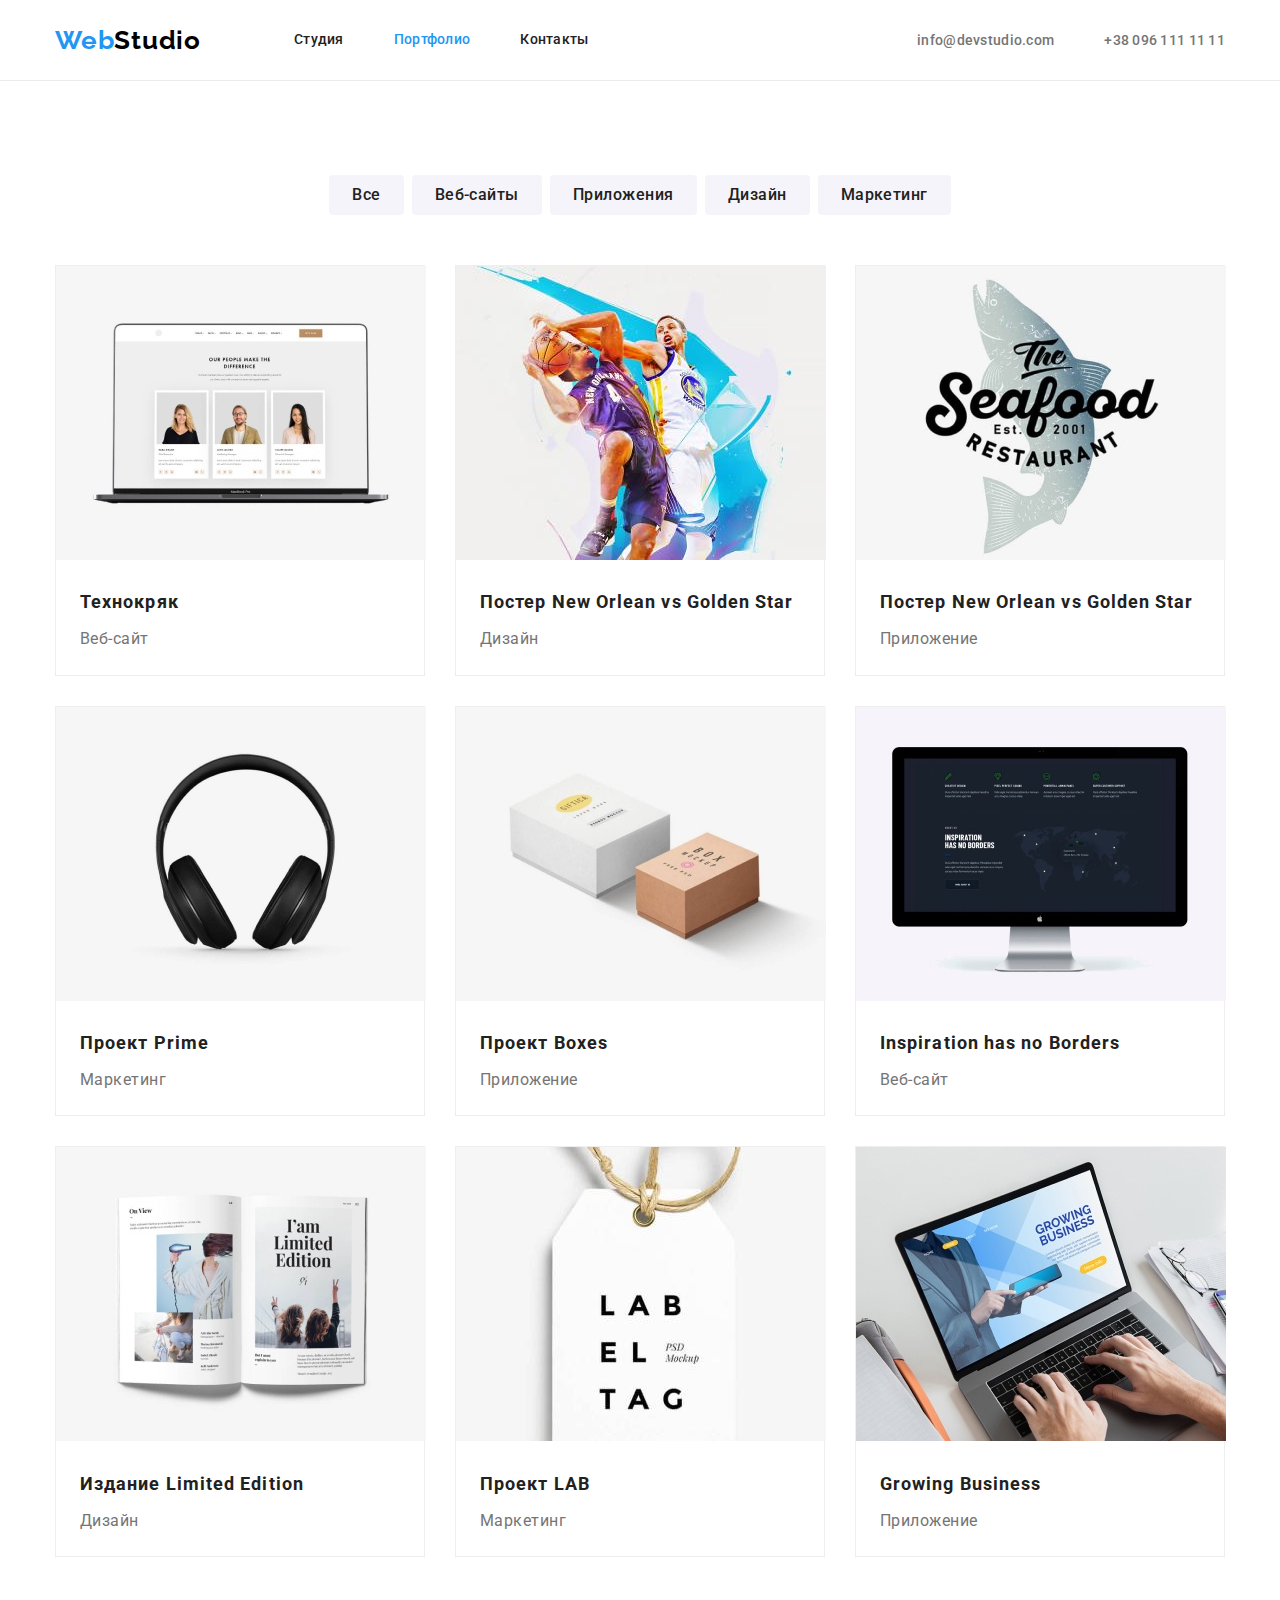
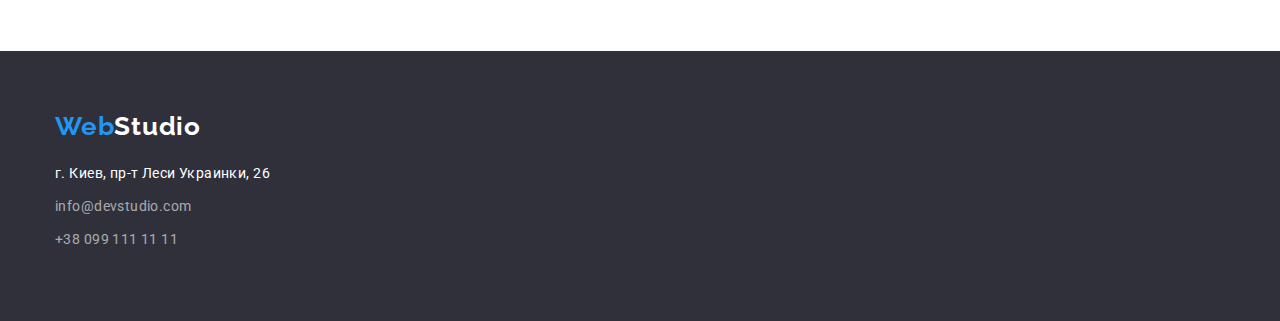
==== commit 015d843d: "Внесены правки" ====
--- a/portfolio.html
+++ b/portfolio.html
@@ -36,8 +36,8 @@
     </header>
 
 <main>
-    <section>
-        <div class="margin container section">
+    <section class=" section">
+        <div class="container">
         <!-- <h1> Портфолио работ </h1> -->      
         <div class="main-buttons">
             <ul class="list button-list">
@@ -95,9 +95,9 @@
     </main>
 
     <!--Футер-->
-    <footer>
-        <div class="container inform-list">
-        <a href="./index.html" class="logo logo-footer"><span class="logo-blue">Web</span><span class="logo-white">Studio</span></a>
+    <footer class="inform-list">
+        <div class="container ">
+        <a href="./index.html" class="logo-footer"><span class="logo-blue">Web</span><span class="logo-white">Studio</span></a>
         <address>
             <ul class="inform list">
                 <li class="contact-footer"> <a href="#" class="location">г. Киев, пр-т Леси Украинки, 26</a> </li>
--- a/css/styles.css
+++ b/css/styles.css
@@ -279,6 +279,7 @@
   color: var(--white-color);
 }
 .logo-footer {
+  display: block;
   margin-bottom: 20px;
   font-family: Raleway;
   font-weight: bold;
@@ -407,6 +408,10 @@
   padding-bottom: 94px;
   padding-top: 94px;
 }
+.section-list {
+  padding-bottom: 94px;
+}
+
 .card-title {
   padding: 30px 0 30px 0;
 }
